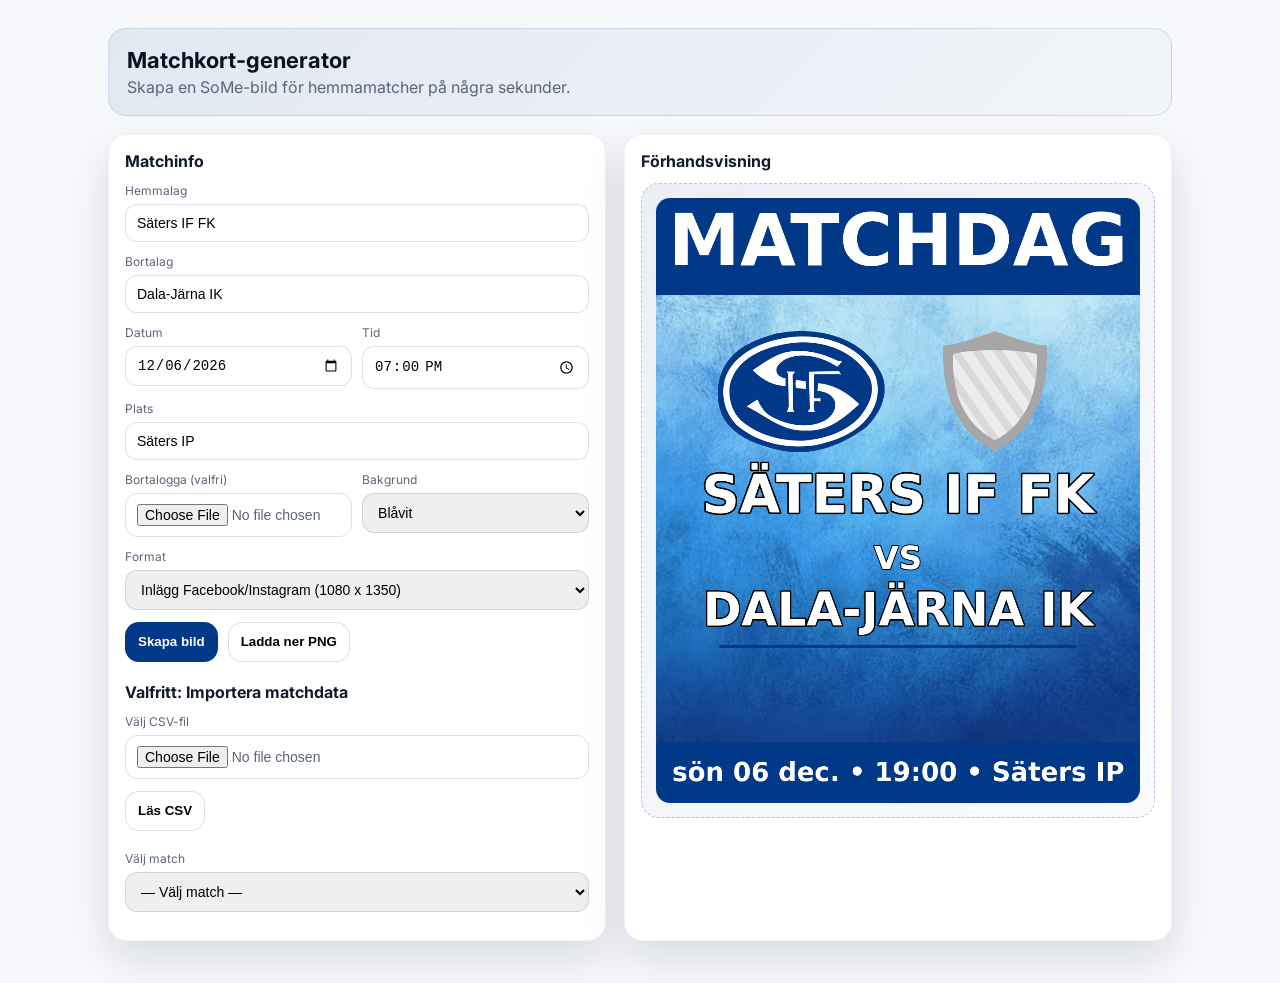
==== index.html @ 736766df "Add files via upload" ====
<!doctype html>
<html lang="sv">
<head>
  <meta charset="utf-8" />
  <meta name="viewport" content="width=device-width, initial-scale=1" />
  <title>Matchkort-generator</title>
  <link rel="preconnect" href="https://fonts.googleapis.com">
  <link rel="preconnect" href="https://fonts.gstatic.com" crossorigin>
  <link href="https://fonts.googleapis.com/css2?family=Inter:wght@400;600;700;800&display=swap" rel="stylesheet">
  <link href="https://fonts.googleapis.com/css2?family=Bebas+Neue&family=Teko:wght@600;700;800&display=swap" rel="stylesheet">
  <link rel="stylesheet" href="style.css" />
</head>
<body>
  <div class="wrap">
    <header class="topbar">
      <h1>Matchkort-generator</h1>
      <p>Skapa en SoMe-bild för hemmamatcher på några sekunder.</p>
    </header>

    <main class="grid">
      <section class="panel">
        <h2>Matchinfo</h2>

        <div class="form">
          <label>
            Hemmalag
            <input id="homeTeam" type="text" value="Säters IF FK" />
          </label>

          <label>
            Bortalag
            <input id="awayTeam" type="text" value="Dala-Järna IK" />
          </label>

          <div class="row">
            <label>
              Datum
              <input id="date" type="date" />
            </label>
            <label>
              Tid
              <input id="time" type="time" value="19:00" />
            </label>
          </div>

          <label>
            Plats
            <input id="venue" type="text" value="Säters IP" />
          </label>

          <div class="row">
            <label>
              Bortalogga (valfri)
              <input id="awayLogo" type="file" accept="image/*" />
            </label>
            <label>
              Bakgrund
              <select id="bgSelect"></select>
            </label>
          </div>

          <label>
            Format
            <select id="format">              
              <option value="1080x1350" selected>Inlägg Facebook/Instagram (1080 x 1350)</option>
              <option value="1080x1920">Story Facebook/Instagram (1080 x 1920)</option>
              <option value="1920x1005">Facebook Evenemang (1920 x 1005)</option>
            </select>
          </label>

          <div class="actions">
            <button id="renderBtn" class="btn primary">Skapa bild</button>
            <button id="downloadBtn" class="btn" disabled>Ladda ner PNG</button>
          </div>

        </br>

          <h2>Valfritt: Importera matchdata</h2>

            <label>
              Välj CSV-fil
              <input id="csvFile" type="file" accept=".csv,text/csv" />
            </label>
            
            <button id="loadCsvBtn" class="btn">Läs CSV</button>
          </br></br>
            
            <label>
              Välj match
              <select id="matchSelect" disabled>
                <option value="">— Ladda CSV först —</option>
              </select>
            </label>

        </div>
      </section>

      <section class="preview">
        <h2>Förhandsvisning</h2>
        <div class="canvasWrap">
          <canvas id="card"></canvas>
        </div>
      </section>
    </main>
  </div>

  <script src="app.js"></script>
</body>
</html>
---- style.css ----
:root{
  --bg:#f6f8fb;
  --card:#ffffff;
  --text:#0b1220;
  --muted:#5b657a;
  --brand:#013888;
  --shadow: 0 18px 45px rgba(9, 20, 40, .12);
  --radius: 18px;
}

*{ box-sizing:border-box; }
body{
  margin:0;
  font-family: Inter, system-ui;
  background: var(--bg);
  color: var(--text);
}

.wrap{ max-width: 1100px; margin: 0 auto; padding: 28px 18px 42px; }

.topbar{
  background: linear-gradient(135deg, rgba(1,56,136,.08), rgba(1,56,136,.02));
  border: 1px solid rgba(1,56,136,.12);
  border-radius: var(--radius);
  padding: 18px 18px;
  margin-bottom: 18px;
}
.topbar h1{ margin:0 0 4px; font-size: 22px; }
.topbar p{ margin:0; color:var(--muted); }

.grid{
  display:grid;
  grid-template-columns: 1fr 1.1fr;
  gap: 18px;
}
@media (max-width: 920px){
  .grid{ grid-template-columns: 1fr; }
}

.panel, .preview{
  background: var(--card);
  border-radius: var(--radius);
  box-shadow: var(--shadow);
  border: 1px solid rgba(15, 20, 35, .06);
  padding: 16px 16px;
}

h2{ margin: 0 0 12px; font-size: 16px; color: #111b2d; }

.form label{
  display:block;
  font-size: 12px;
  color: var(--muted);
  margin-bottom: 12px;
}
.form input, .form select{
  width:100%;
  margin-top: 6px;
  padding: 10px 11px;
  border-radius: 12px;
  border: 1px solid rgba(15, 20, 35, .12);
  outline: none;
  font-size: 14px;
}

.form input:focus, .form select:focus{
  border-color: rgba(1,56,136,.45);
  box-shadow: 0 0 0 3px rgba(1,56,136,.10);
}

.row{
  display:grid;
  grid-template-columns: 1fr 1fr;
  gap: 10px;
}

.actions{
  display:flex;
  gap: 10px;
  margin-top: 10px;
}

.btn{
  height: 40px;
  padding: 10px 12px;
  border-radius: 14px;
  border: 1px solid rgba(15, 20, 35, .12);
  background: #fff;
  cursor: pointer;
  font-weight: 600;
}
.btn.primary{
  background: var(--brand);
  color: #fff;
  border-color: transparent;
}
.btn:disabled{
  opacity: .5;
  cursor:not-allowed;
}

.canvasWrap{
  background: linear-gradient(135deg, rgba(1,56,136,.08), rgba(1,56,136,.02));
  border-radius: var(--radius);
  padding: 14px;
  border: 1px dashed rgba(1,56,136,.25);
}
canvas{
  width: 100%;
  height: auto;
  display:block;
  border-radius: 14px;
  background: #fff;
}
.hint{ color: var(--muted); font-size: 12px; margin: 10px 0 0; }
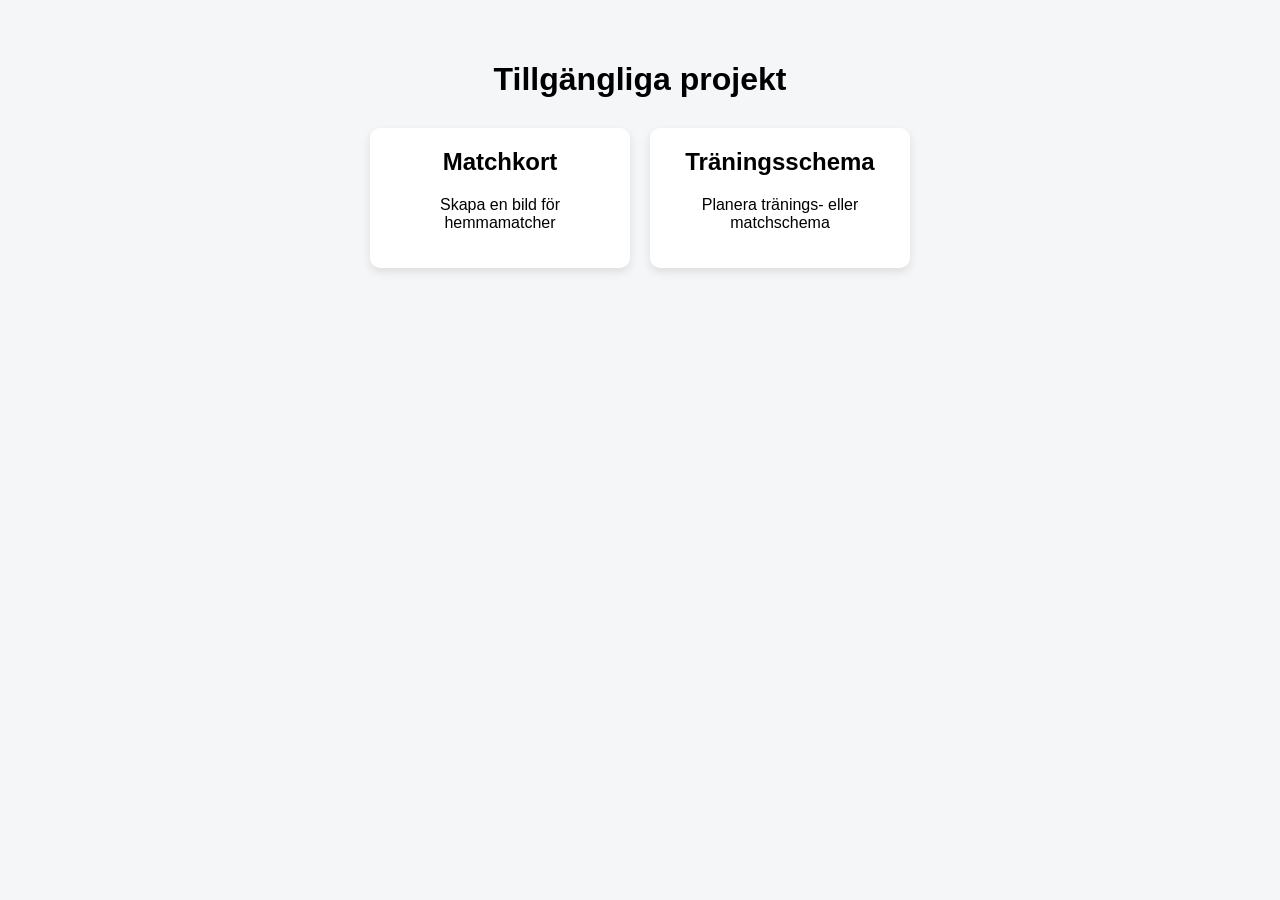
==== commit e6aff1a8: "Initial upload" ====
--- a/index.html
+++ b/index.html
@@ -1,109 +1,64 @@
-<!doctype html>
-<html lang="sv">
+<!DOCTYPE html>
+<html lang="en">
 <head>
-  <meta charset="utf-8" />
-  <meta name="viewport" content="width=device-width, initial-scale=1" />
-  <title>Matchkort-generator</title>
-  <link rel="preconnect" href="https://fonts.googleapis.com">
-  <link rel="preconnect" href="https://fonts.gstatic.com" crossorigin>
-  <link href="https://fonts.googleapis.com/css2?family=Inter:wght@400;600;700;800&display=swap" rel="stylesheet">
-  <link href="https://fonts.googleapis.com/css2?family=Bebas+Neue&family=Teko:wght@600;700;800&display=swap" rel="stylesheet">
-  <link rel="stylesheet" href="style.css" />
+  <meta charset="UTF-8">
+  <title>GitHub Projects</title>
+  <style>
+    body {
+      font-family: Arial, sans-serif;
+      background-color: #f4f6f8;
+      text-align: center;
+      margin: 0;
+      padding: 40px;
+    }
+
+    h1 {
+      margin-bottom: 30px;
+    }
+
+    .container {
+      display: flex;
+      justify-content: center;
+      gap: 20px;
+      flex-wrap: wrap;
+    }
+
+    .card {
+      background: white;
+      padding: 20px 30px;
+      border-radius: 10px;
+      box-shadow: 0 4px 10px rgba(0,0,0,0.1);
+      text-decoration: none;
+      color: black;
+      width: 200px;
+      transition: transform 0.15s, box-shadow 0.15s;
+    }
+
+    .card:hover {
+      transform: translateY(-5px);
+      box-shadow: 0 6px 16px rgba(0,0,0,0.15);
+    }
+
+    .card h2 {
+      margin-top: 0;
+    }
+  </style>
 </head>
 <body>
-  <div class="wrap">
-    <header class="topbar">
-      <h1>Matchkort-generator</h1>
-      <p>Skapa en SoMe-bild för hemmamatcher på några sekunder.</p>
-    </header>
 
-    <main class="grid">
-      <section class="panel">
-        <h2>Matchinfo</h2>
+  <h1>Tillgängliga projekt</h1>
 
-        <div class="form">
-          <label>
-            Hemmalag
-            <input id="homeTeam" type="text" value="Säters IF FK" />
-          </label>
+  <div class="container">
+    <a class="card" href="match-card/index.html">
+      <h2>Matchkort</h2>
+      <p>Skapa en bild för hemmamatcher</p>
+    </a>
 
-          <label>
-            Bortalag
-            <input id="awayTeam" type="text" value="Dala-Järna IK" />
-          </label>
-
-          <div class="row">
-            <label>
-              Datum
-              <input id="date" type="date" />
-            </label>
-            <label>
-              Tid
-              <input id="time" type="time" value="19:00" />
-            </label>
-          </div>
-
-          <label>
-            Plats
-            <input id="venue" type="text" value="Säters IP" />
-          </label>
-
-          <div class="row">
-            <label>
-              Bortalogga (valfri)
-              <input id="awayLogo" type="file" accept="image/*" />
-            </label>
-            <label>
-              Bakgrund
-              <select id="bgSelect"></select>
-            </label>
-          </div>
-
-          <label>
-            Format
-            <select id="format">              
-              <option value="1080x1350" selected>Inlägg Facebook/Instagram (1080 x 1350)</option>
-              <option value="1080x1920">Story Facebook/Instagram (1080 x 1920)</option>
-              <option value="1920x1005">Facebook Evenemang (1920 x 1005)</option>
-            </select>
-          </label>
-
-          <div class="actions">
-            <button id="renderBtn" class="btn primary">Skapa bild</button>
-            <button id="downloadBtn" class="btn" disabled>Ladda ner PNG</button>
-          </div>
-
-        </br>
-
-          <h2>Valfritt: Importera matchdata</h2>
-
-            <label>
-              Välj CSV-fil
-              <input id="csvFile" type="file" accept=".csv,text/csv" />
-            </label>
-            
-            <button id="loadCsvBtn" class="btn">Läs CSV</button>
-          </br></br>
-            
-            <label>
-              Välj match
-              <select id="matchSelect" disabled>
-                <option value="">— Ladda CSV först —</option>
-              </select>
-            </label>
-
-        </div>
-      </section>
-
-      <section class="preview">
-        <h2>Förhandsvisning</h2>
-        <div class="canvasWrap">
-          <canvas id="card"></canvas>
-        </div>
-      </section>
-    </main>
+    <a class="card" href="schema-planerare/index.html">
+      <h2>Träningsschema</h2>
+      <p>Planera tränings- eller matchschema</p>
+    </a>
   </div>
 
-  <script src="app.js"></script>
 </body>
 </html>
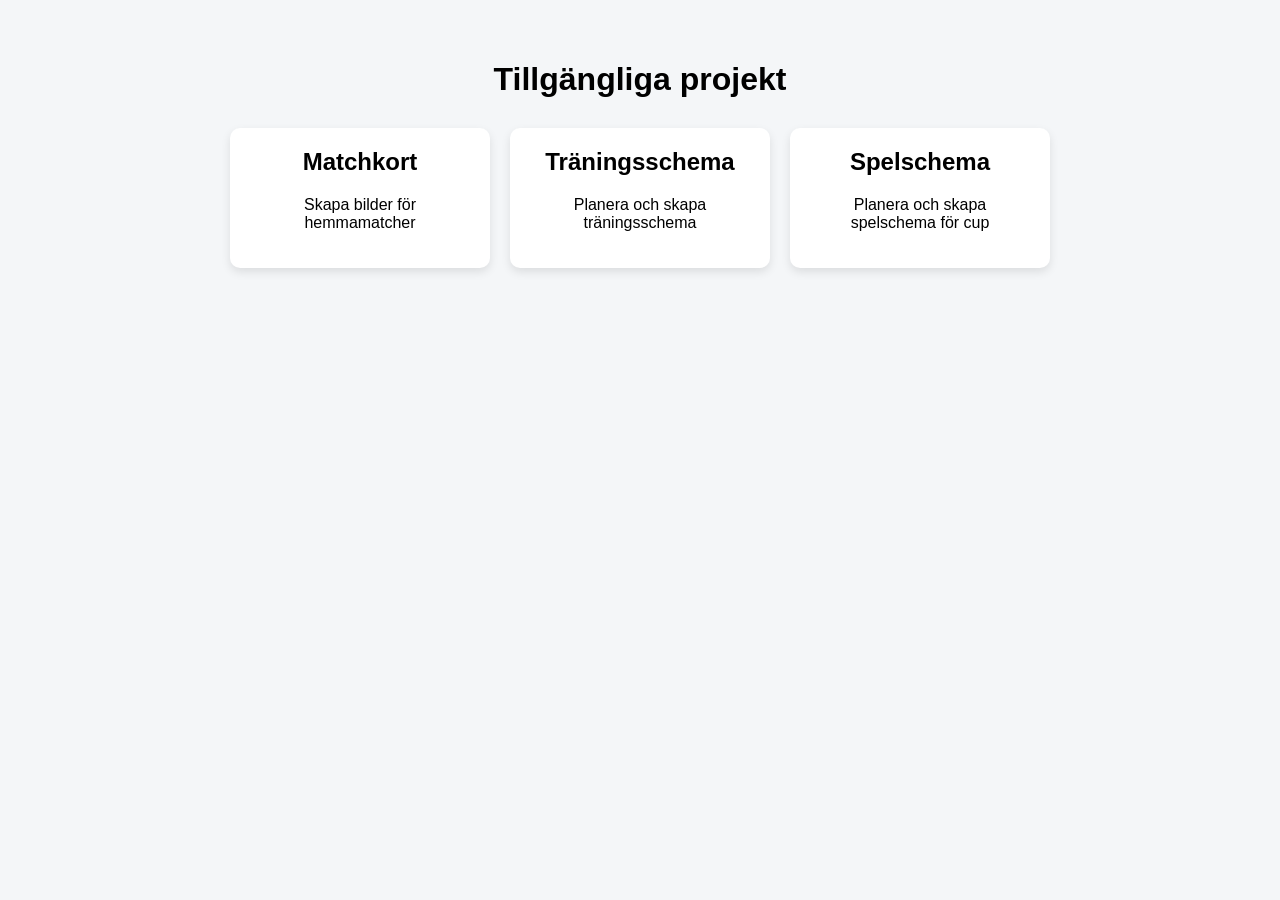
==== commit 8964f686: "Added cup schedule maker" ====
--- a/index.html
+++ b/index.html
@@ -51,13 +51,19 @@
   <div class="container">
     <a class="card" href="match-card/index.html">
       <h2>Matchkort</h2>
-      <p>Skapa en bild för hemmamatcher</p>
+      <p>Skapa bilder för hemmamatcher</p>
     </a>
 
     <a class="card" href="schema-planerare/index.html">
       <h2>Träningsschema</h2>
-      <p>Planera tränings- eller matchschema</p>
+      <p>Planera och skapa träningsschema</p>
     </a>
+
+    <a class="card" href="schema-planerare/helg.html">
+      <h2>Spelschema</h2>
+      <p>Planera och skapa spelschema för cup</p>
+    </a>
+
   </div>
 
 </body>
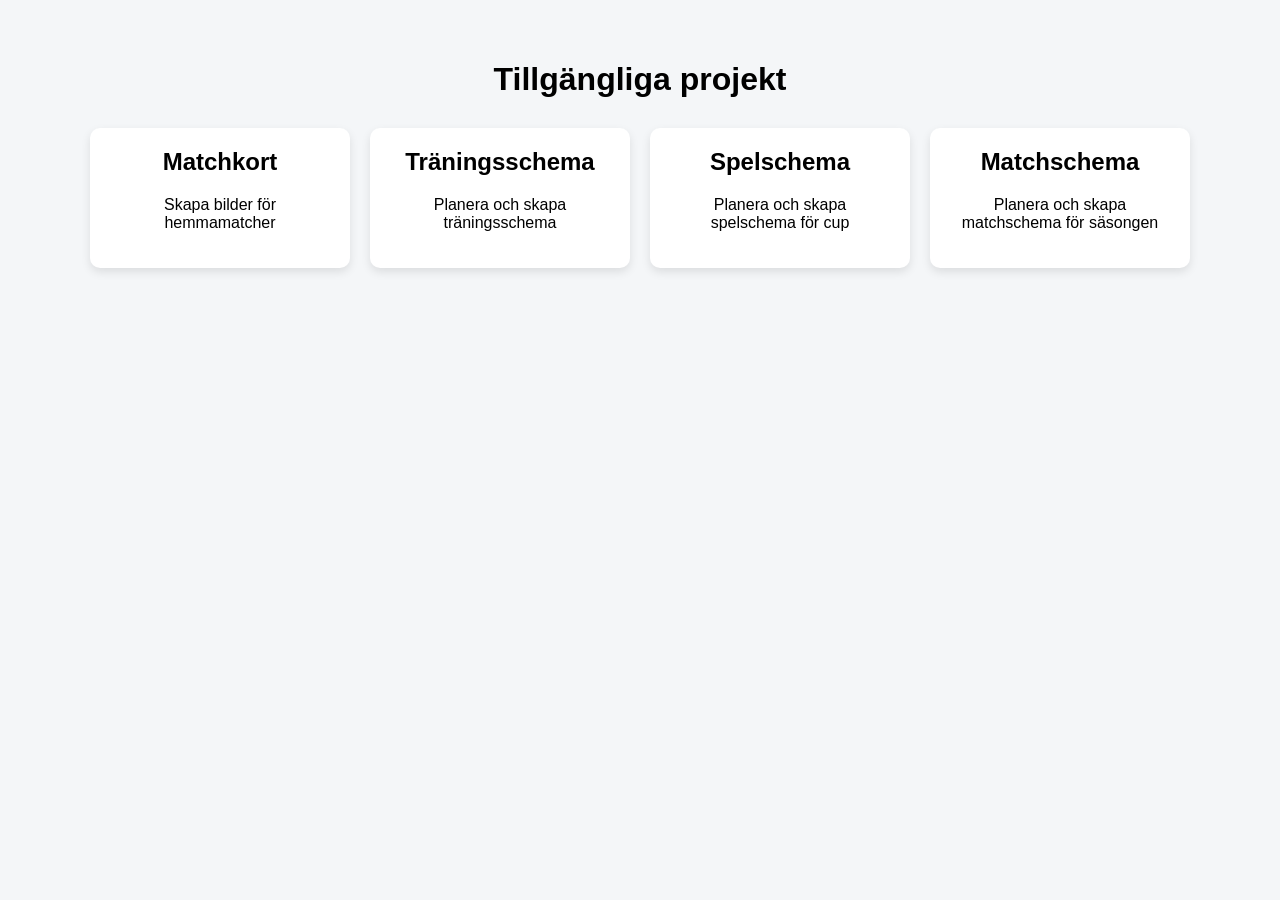
==== commit b344d0a4: "Add files via upload" ====
--- a/index.html
+++ b/index.html
@@ -64,6 +64,11 @@
       <p>Planera och skapa spelschema för cup</p>
     </a>
 
+    <a class="card" href="schema-planerare/matches.html">
+      <h2>Matchschema</h2>
+      <p>Planera och skapa matchschema för säsongen</p>
+    </a>
+
   </div>
 
 </body>
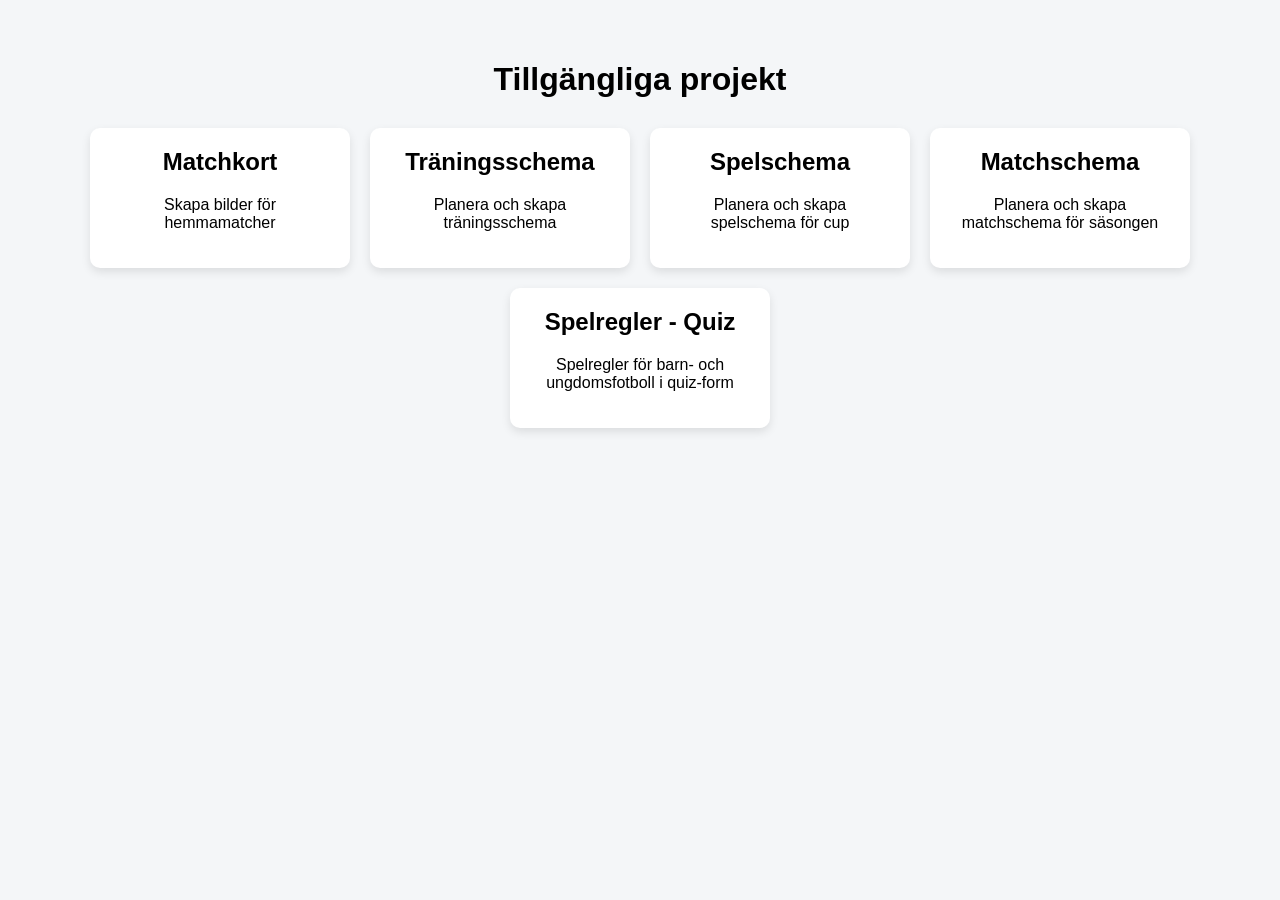
==== commit 52d5fbfd: "Add new quiz section to index.html" ====
--- a/index.html
+++ b/index.html
@@ -69,7 +69,12 @@
       <p>Planera och skapa matchschema för säsongen</p>
     </a>
 
+    <a class="card" href="ref-quiz/index.html">
+      <h2>Spelregler - Quiz</h2>
+      <p>Spelregler för barn- och ungdomsfotboll i quiz-form</p>
+    </a>
+
   </div>
 
 </body>
-</html>+</html>
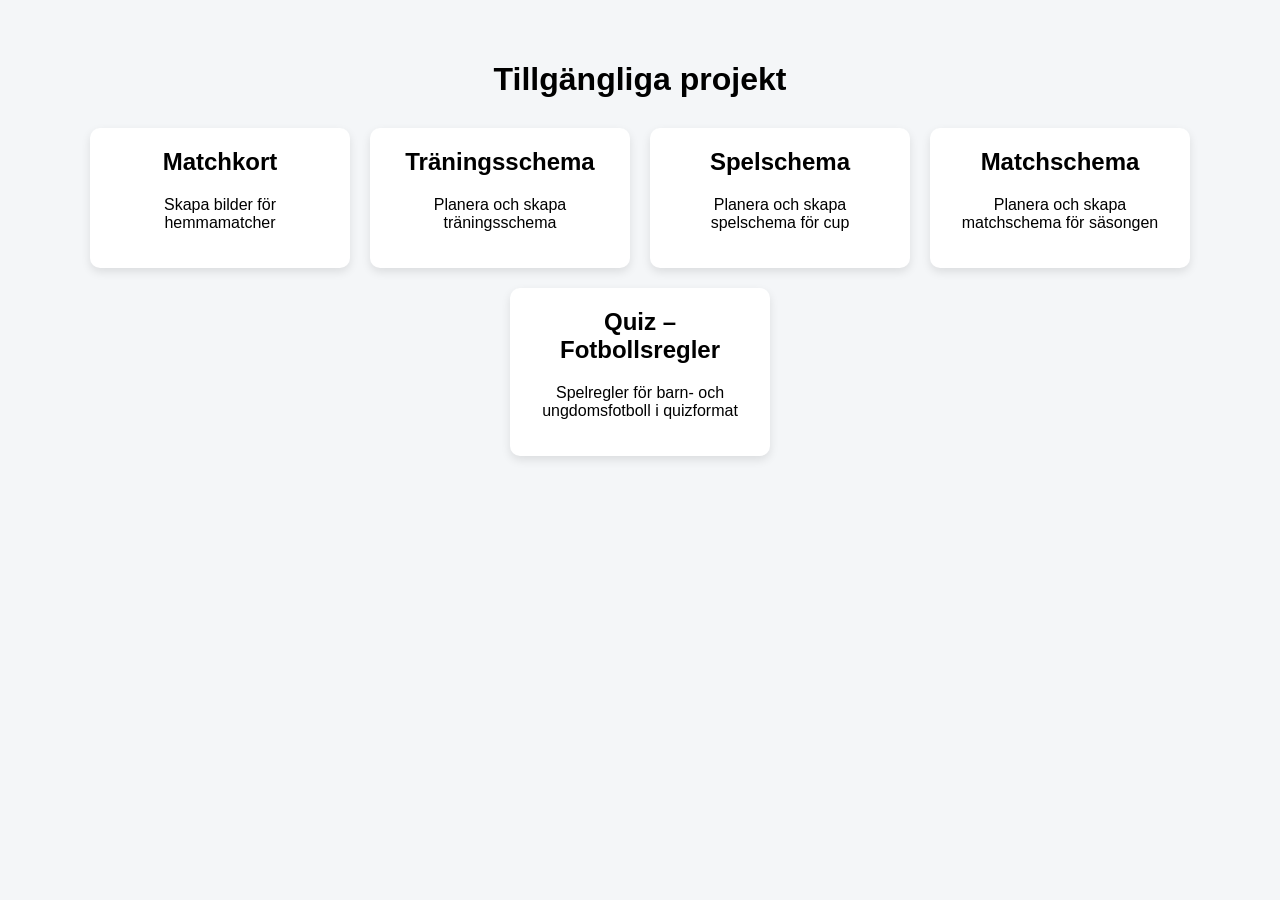
==== commit 361393f0: "Update index.html" ====
--- a/index.html
+++ b/index.html
@@ -70,8 +70,8 @@
     </a>
 
     <a class="card" href="ref-quiz/index.html">
-      <h2>Spelregler - Quiz</h2>
-      <p>Spelregler för barn- och ungdomsfotboll i quiz-form</p>
+      <h2>Quiz – Fotbollsregler</h2>
+      <p>Spelregler för barn- och ungdomsfotboll i quizformat</p>
     </a>
 
   </div>
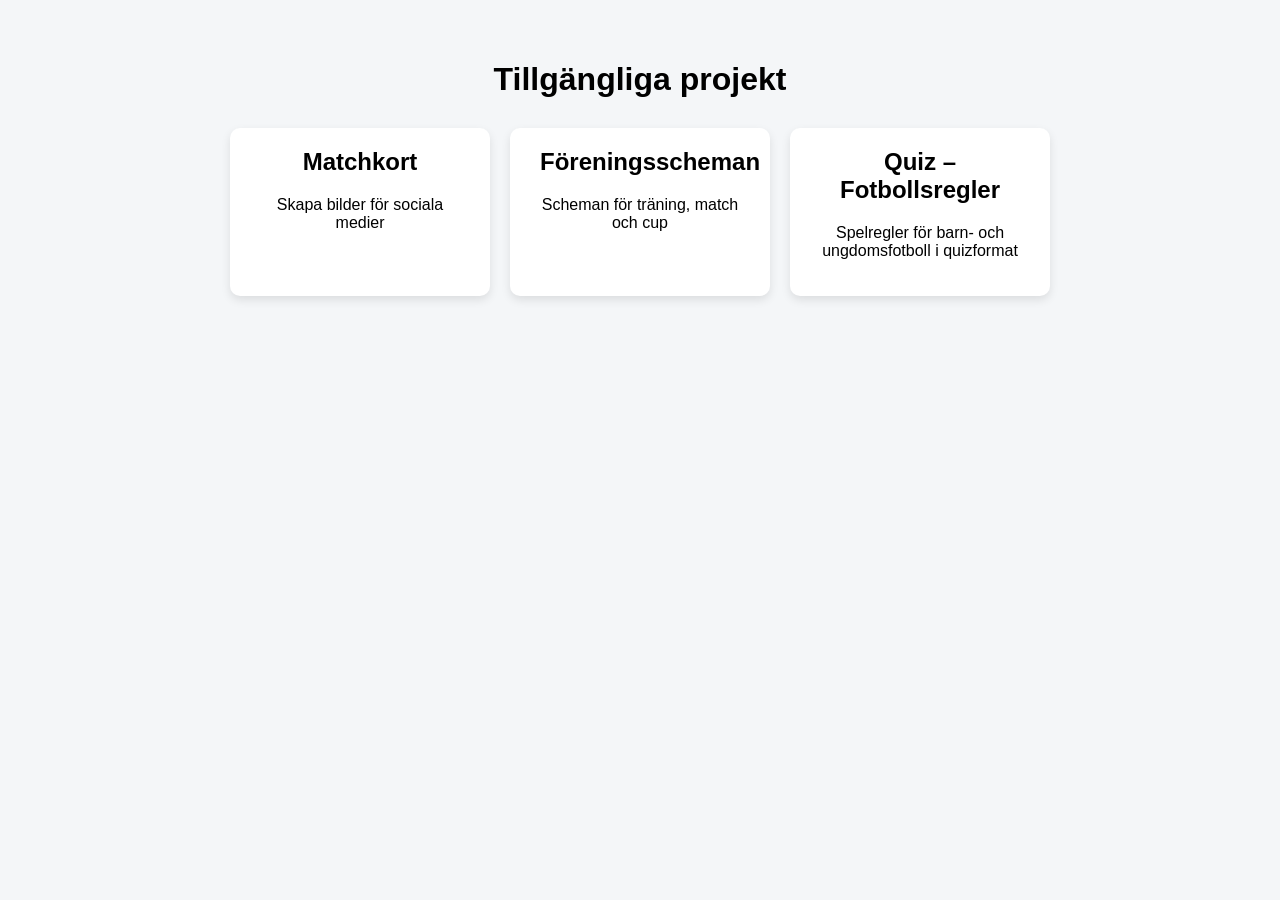
==== commit 2085798e: "Update index.html" ====
--- a/index.html
+++ b/index.html
@@ -51,22 +51,12 @@
   <div class="container">
     <a class="card" href="match-card/index.html">
       <h2>Matchkort</h2>
-      <p>Skapa bilder för hemmamatcher</p>
+      <p>Skapa bilder för sociala medier</p>
     </a>
 
     <a class="card" href="schema-planerare/index.html">
-      <h2>Träningsschema</h2>
-      <p>Planera och skapa träningsschema</p>
-    </a>
-
-    <a class="card" href="schema-planerare/helg.html">
-      <h2>Spelschema</h2>
-      <p>Planera och skapa spelschema för cup</p>
-    </a>
-
-    <a class="card" href="schema-planerare/matches.html">
-      <h2>Matchschema</h2>
-      <p>Planera och skapa matchschema för säsongen</p>
+      <h2>Föreningsscheman</h2>
+      <p>Scheman för träning, match och cup</p>
     </a>
 
     <a class="card" href="ref-quiz/index.html">
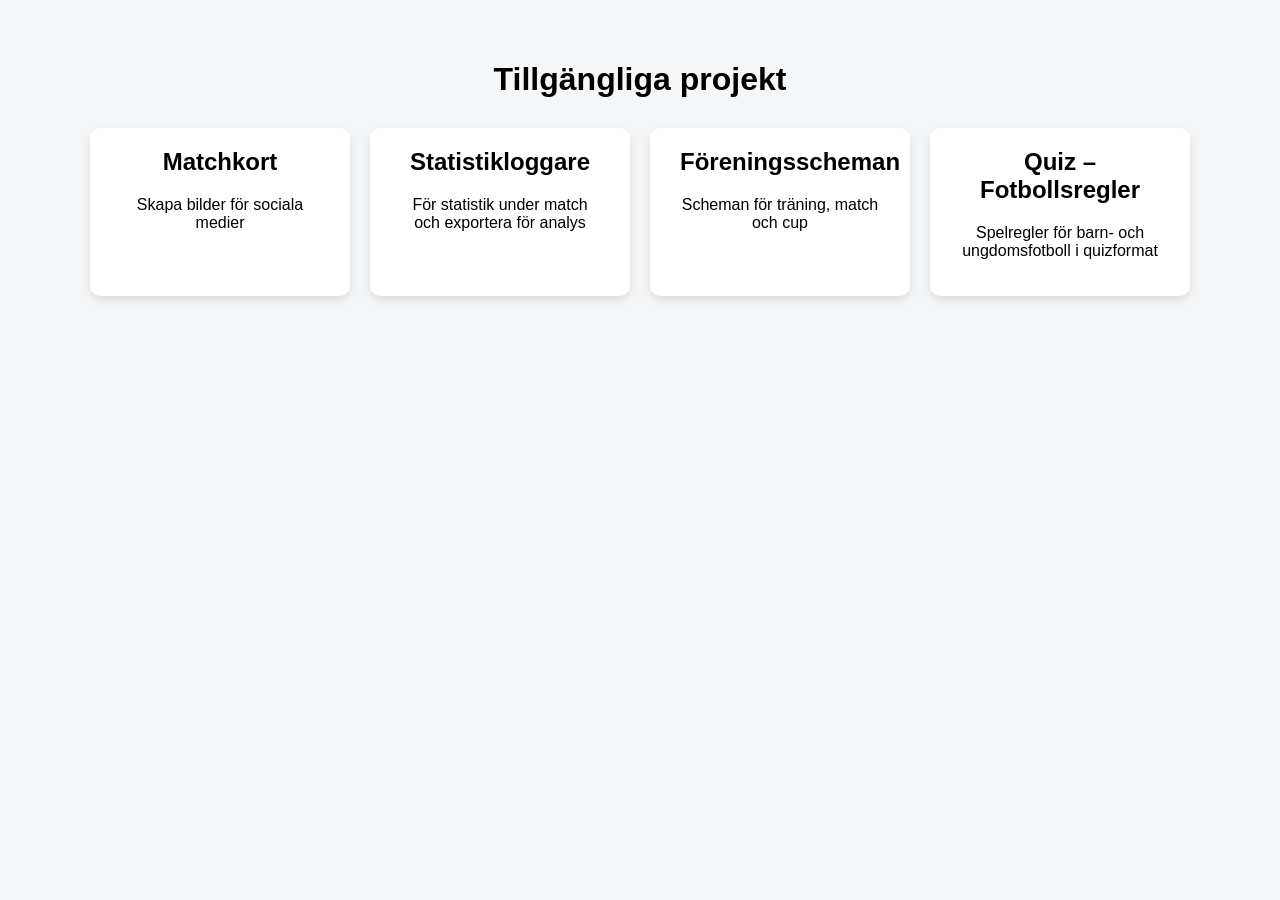
==== commit 8c30bbe2: "Add 'Statistikloggare' card to index.html Added a new card for 'Statistikloggare' to track match sta" ====
--- a/index.html
+++ b/index.html
@@ -54,6 +54,11 @@
       <p>Skapa bilder för sociala medier</p>
     </a>
 
+    <a class="card" href="stats-keeper/index.html">
+      <h2>Statistikloggare</h2>
+      <p>För statistik under match och exportera för analys</p>
+    </a>
+    
     <a class="card" href="schema-planerare/index.html">
       <h2>Föreningsscheman</h2>
       <p>Scheman för träning, match och cup</p>
@@ -63,7 +68,6 @@
       <h2>Quiz – Fotbollsregler</h2>
       <p>Spelregler för barn- och ungdomsfotboll i quizformat</p>
     </a>
-
   </div>
 
 </body>
